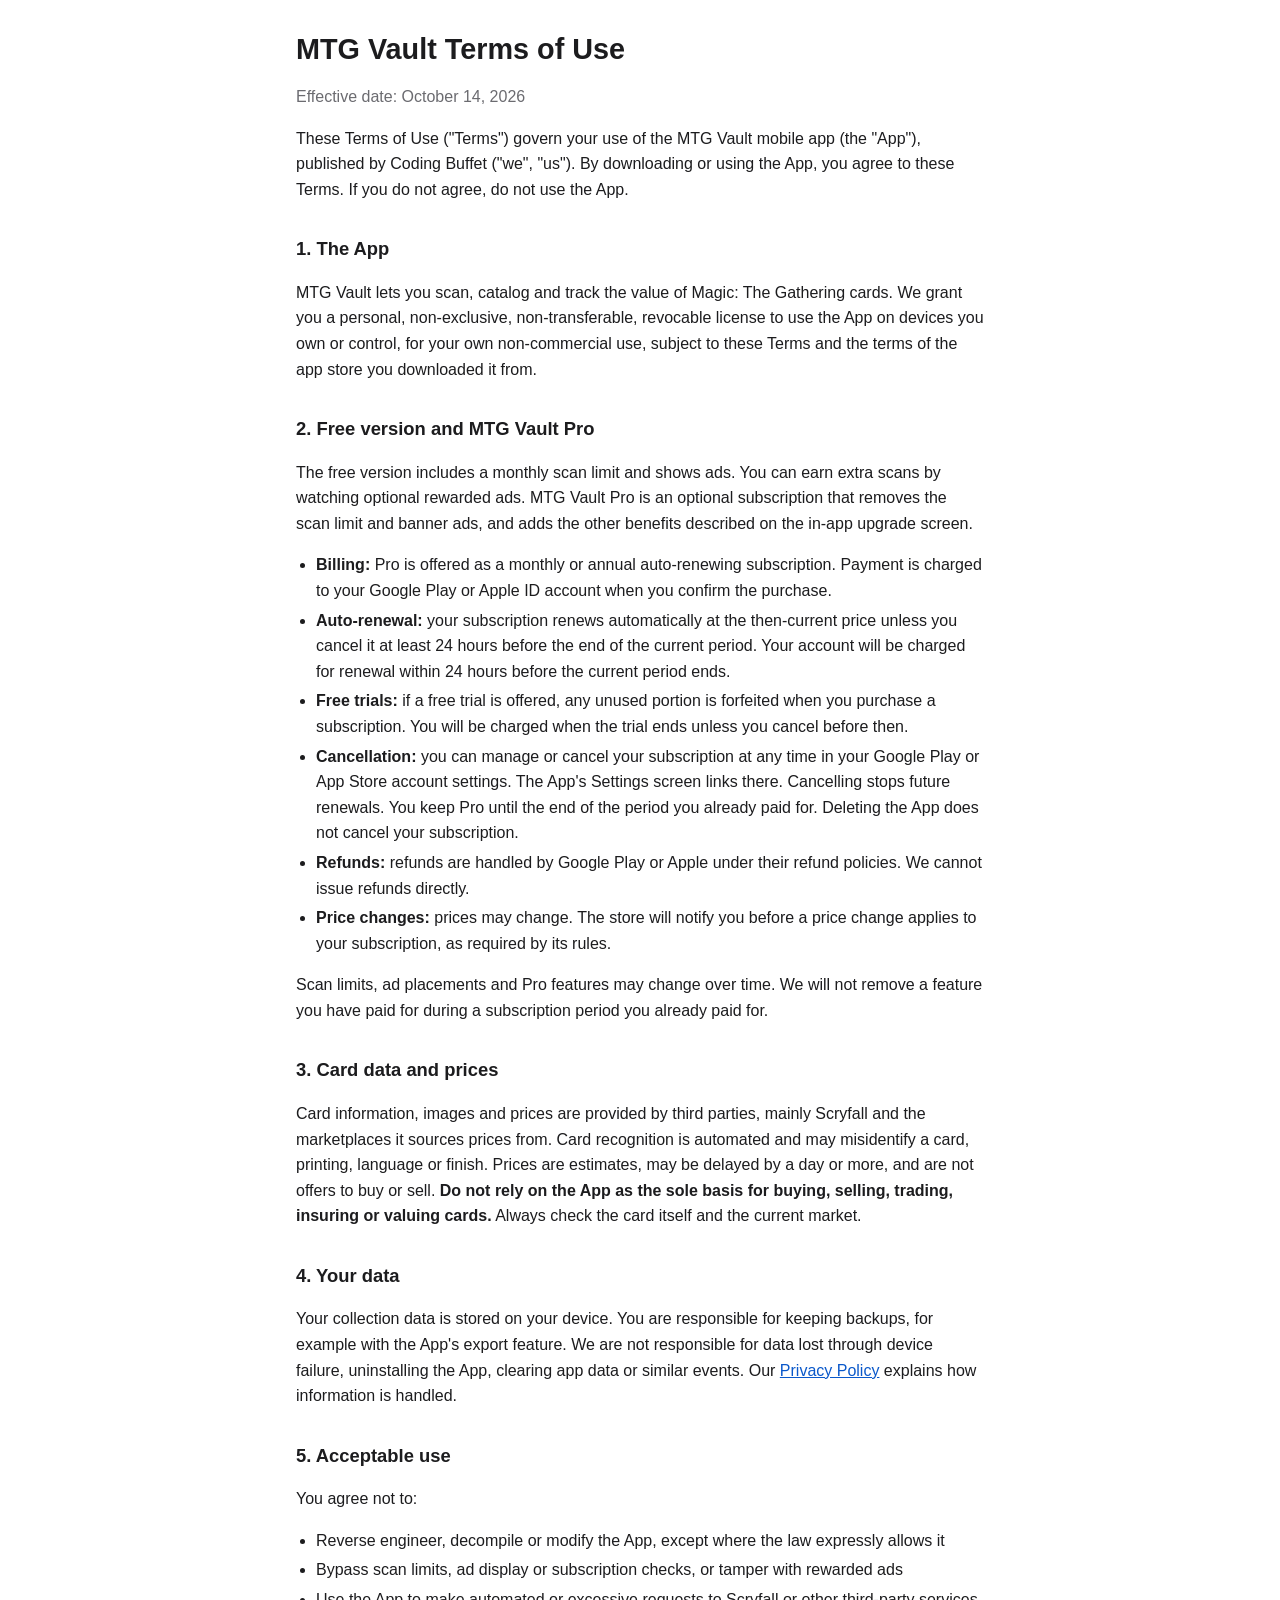
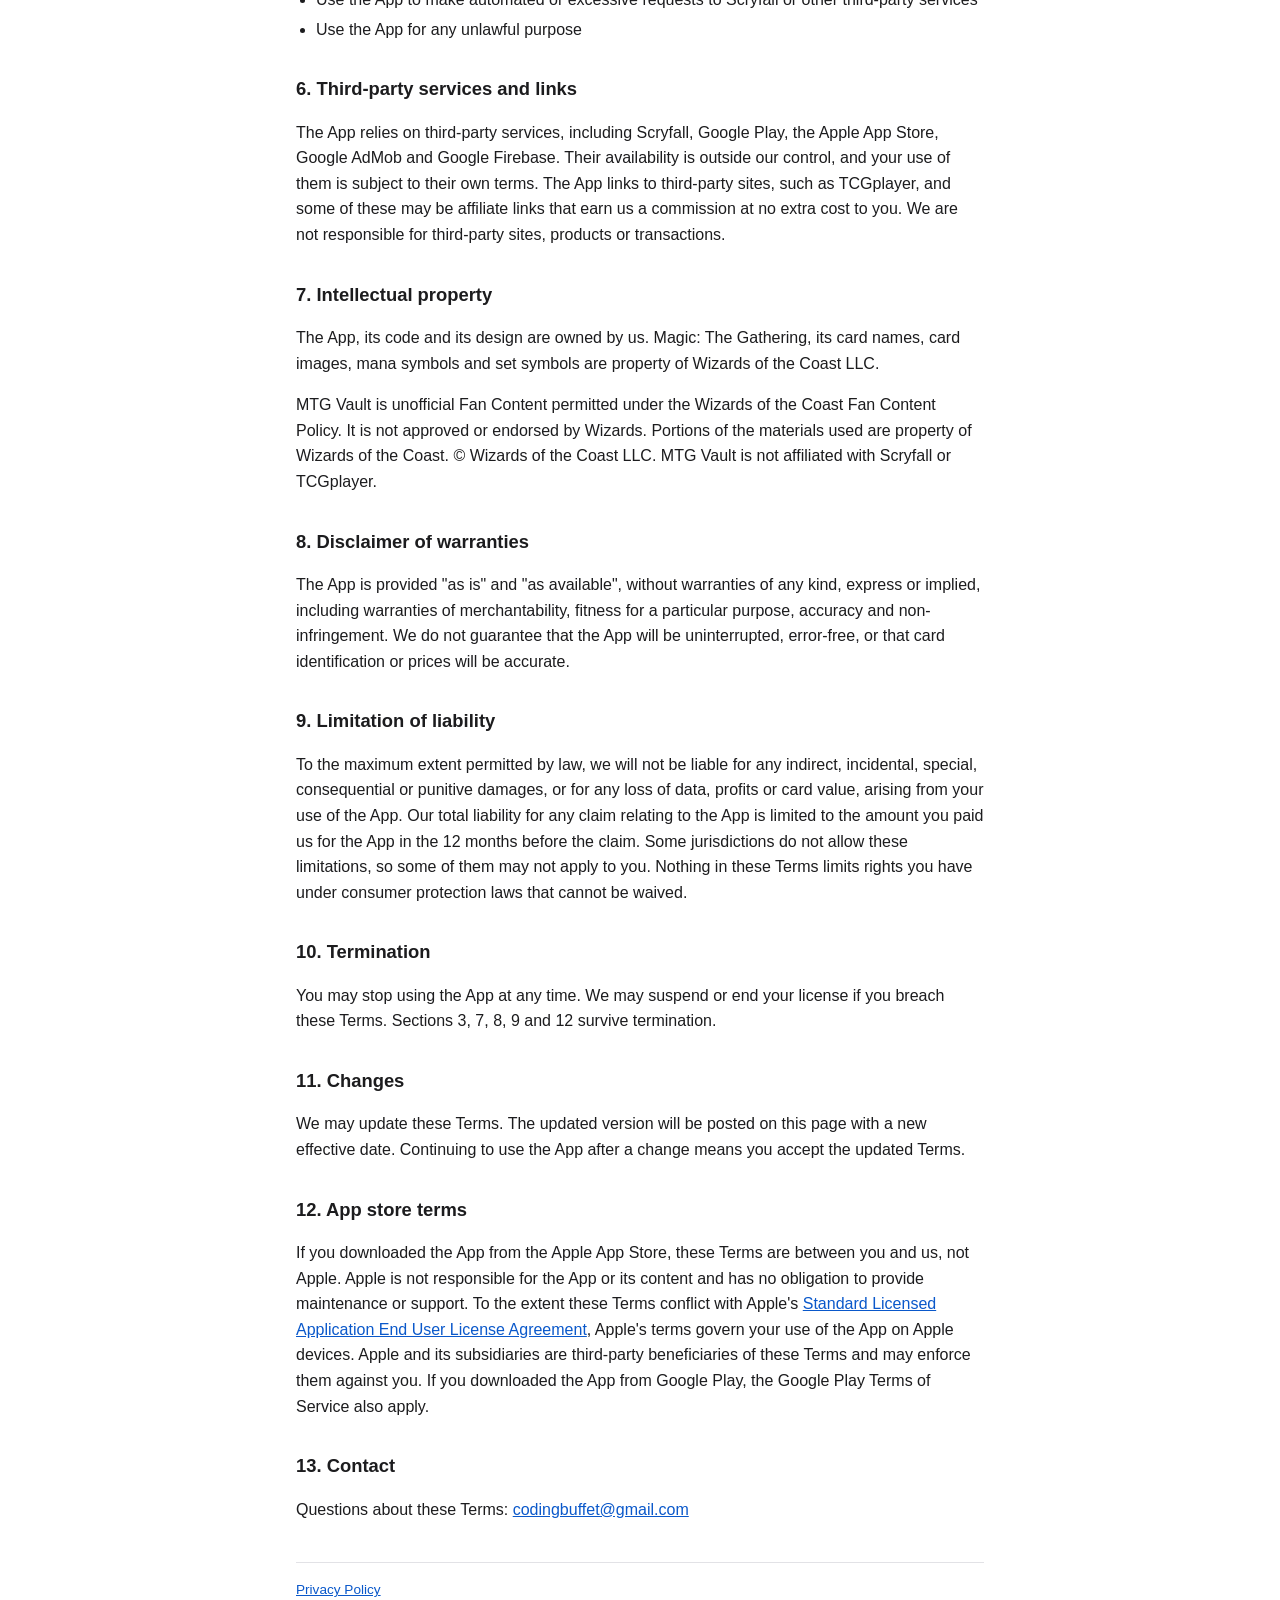
==== terms.html @ 1ac21cef "init commit" ====
<!doctype html>
<html lang="en">
<head>
<meta charset="utf-8">
<meta name="viewport" content="width=device-width, initial-scale=1">
<title>MTG Vault Terms of Use</title>
<link rel="stylesheet" href="style.css">
</head>
<body>
<main>
<h1>MTG Vault Terms of Use</h1>
<p class="meta">Effective date: October 14, 2026</p>

<p>These Terms of Use ("Terms") govern your use of the MTG Vault mobile app (the "App"), published by Coding Buffet ("we", "us"). By downloading or using the App, you agree to these Terms. If you do not agree, do not use the App.</p>

<h2>1. The App</h2>
<p>MTG Vault lets you scan, catalog and track the value of Magic: The Gathering cards. We grant you a personal, non-exclusive, non-transferable, revocable license to use the App on devices you own or control, for your own non-commercial use, subject to these Terms and the terms of the app store you downloaded it from.</p>

<h2>2. Free version and MTG Vault Pro</h2>
<p>The free version includes a monthly scan limit and shows ads. You can earn extra scans by watching optional rewarded ads. MTG Vault Pro is an optional subscription that removes the scan limit and banner ads, and adds the other benefits described on the in-app upgrade screen.</p>
<ul>
  <li><strong>Billing:</strong> Pro is offered as a monthly or annual auto-renewing subscription. Payment is charged to your Google Play or Apple ID account when you confirm the purchase.</li>
  <li><strong>Auto-renewal:</strong> your subscription renews automatically at the then-current price unless you cancel it at least 24 hours before the end of the current period. Your account will be charged for renewal within 24 hours before the current period ends.</li>
  <li><strong>Free trials:</strong> if a free trial is offered, any unused portion is forfeited when you purchase a subscription. You will be charged when the trial ends unless you cancel before then.</li>
  <li><strong>Cancellation:</strong> you can manage or cancel your subscription at any time in your Google Play or App Store account settings. The App's Settings screen links there. Cancelling stops future renewals. You keep Pro until the end of the period you already paid for. Deleting the App does not cancel your subscription.</li>
  <li><strong>Refunds:</strong> refunds are handled by Google Play or Apple under their refund policies. We cannot issue refunds directly.</li>
  <li><strong>Price changes:</strong> prices may change. The store will notify you before a price change applies to your subscription, as required by its rules.</li>
</ul>
<p>Scan limits, ad placements and Pro features may change over time. We will not remove a feature you have paid for during a subscription period you already paid for.</p>

<h2>3. Card data and prices</h2>
<p>Card information, images and prices are provided by third parties, mainly Scryfall and the marketplaces it sources prices from. Card recognition is automated and may misidentify a card, printing, language or finish. Prices are estimates, may be delayed by a day or more, and are not offers to buy or sell. <strong>Do not rely on the App as the sole basis for buying, selling, trading, insuring or valuing cards.</strong> Always check the card itself and the current market.</p>

<h2>4. Your data</h2>
<p>Your collection data is stored on your device. You are responsible for keeping backups, for example with the App's export feature. We are not responsible for data lost through device failure, uninstalling the App, clearing app data or similar events. Our <a href="privacy.html">Privacy Policy</a> explains how information is handled.</p>

<h2>5. Acceptable use</h2>
<p>You agree not to:</p>
<ul>
  <li>Reverse engineer, decompile or modify the App, except where the law expressly allows it</li>
  <li>Bypass scan limits, ad display or subscription checks, or tamper with rewarded ads</li>
  <li>Use the App to make automated or excessive requests to Scryfall or other third-party services</li>
  <li>Use the App for any unlawful purpose</li>
</ul>

<h2>6. Third-party services and links</h2>
<p>The App relies on third-party services, including Scryfall, Google Play, the Apple App Store, Google AdMob and Google Firebase. Their availability is outside our control, and your use of them is subject to their own terms. The App links to third-party sites, such as TCGplayer, and some of these may be affiliate links that earn us a commission at no extra cost to you. We are not responsible for third-party sites, products or transactions.</p>

<h2>7. Intellectual property</h2>
<p>The App, its code and its design are owned by us. Magic: The Gathering, its card names, card images, mana symbols and set symbols are property of Wizards of the Coast LLC.</p>
<p>MTG Vault is unofficial Fan Content permitted under the Wizards of the Coast Fan Content Policy. It is not approved or endorsed by Wizards. Portions of the materials used are property of Wizards of the Coast. &copy; Wizards of the Coast LLC. MTG Vault is not affiliated with Scryfall or TCGplayer.</p>

<h2>8. Disclaimer of warranties</h2>
<p>The App is provided "as is" and "as available", without warranties of any kind, express or implied, including warranties of merchantability, fitness for a particular purpose, accuracy and non-infringement. We do not guarantee that the App will be uninterrupted, error-free, or that card identification or prices will be accurate.</p>

<h2>9. Limitation of liability</h2>
<p>To the maximum extent permitted by law, we will not be liable for any indirect, incidental, special, consequential or punitive damages, or for any loss of data, profits or card value, arising from your use of the App. Our total liability for any claim relating to the App is limited to the amount you paid us for the App in the 12 months before the claim. Some jurisdictions do not allow these limitations, so some of them may not apply to you. Nothing in these Terms limits rights you have under consumer protection laws that cannot be waived.</p>

<h2>10. Termination</h2>
<p>You may stop using the App at any time. We may suspend or end your license if you breach these Terms. Sections 3, 7, 8, 9 and 12 survive termination.</p>

<h2>11. Changes</h2>
<p>We may update these Terms. The updated version will be posted on this page with a new effective date. Continuing to use the App after a change means you accept the updated Terms.</p>

<h2>12. App store terms</h2>
<p>If you downloaded the App from the Apple App Store, these Terms are between you and us, not Apple. Apple is not responsible for the App or its content and has no obligation to provide maintenance or support. To the extent these Terms conflict with Apple's <a href="https://www.apple.com/legal/internet-services/itunes/dev/stdeula/">Standard Licensed Application End User License Agreement</a>, Apple's terms govern your use of the App on Apple devices. Apple and its subsidiaries are third-party beneficiaries of these Terms and may enforce them against you. If you downloaded the App from Google Play, the Google Play Terms of Service also apply.</p>

<h2>13. Contact</h2>
<p>Questions about these Terms: <a href="mailto:codingbuffet@gmail.com">codingbuffet@gmail.com</a></p>

<hr>
<p class="small"><a href="privacy.html">Privacy Policy</a></p>
</main>
</body>
</html>
---- style.css ----
:root {
  --bg: #ffffff;
  --text: #1c1c1e;
  --muted: #6b6b70;
  --link: #0a58ca;
  --rule: #e2e2e6;
}
@media (prefers-color-scheme: dark) {
  :root {
    --bg: #121214;
    --text: #e8e8ea;
    --muted: #9a9aa0;
    --link: #7fb0ff;
    --rule: #2c2c30;
  }
}
* { box-sizing: border-box; }
body {
  margin: 0;
  background: var(--bg);
  color: var(--text);
  font: 16px/1.6 -apple-system, BlinkMacSystemFont, "Segoe UI", Roboto, sans-serif;
}
main { max-width: 720px; margin: 0 auto; padding: 32px 16px 64px; }
h1 { font-size: 1.8rem; line-height: 1.25; margin: 0 0 4px; }
h2 { font-size: 1.15rem; margin: 32px 0 8px; }
.meta, .small { color: var(--muted); }
.small { font-size: 0.85rem; }
a { color: var(--link); }
ul { padding-left: 1.25rem; }
li { margin: 4px 0; }
hr { border: 0; border-top: 1px solid var(--rule); margin: 40px 0 16px; }
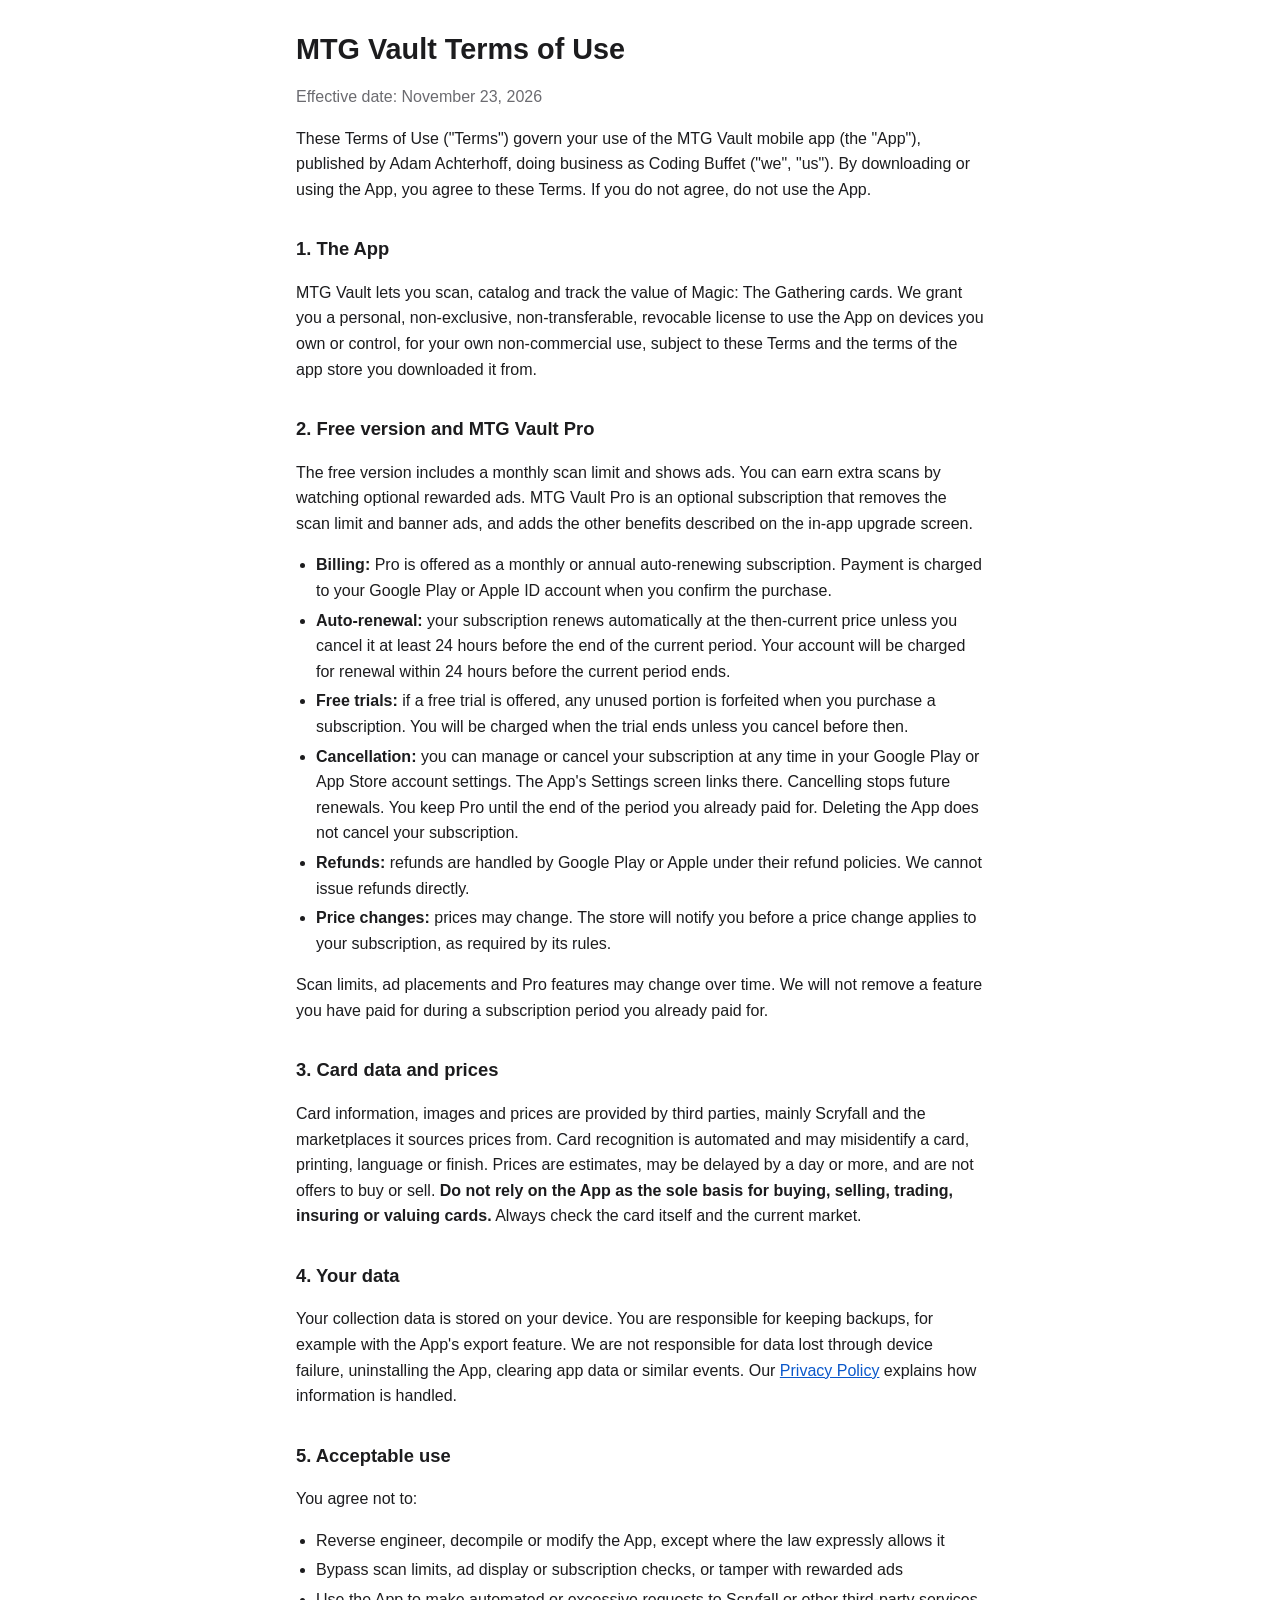
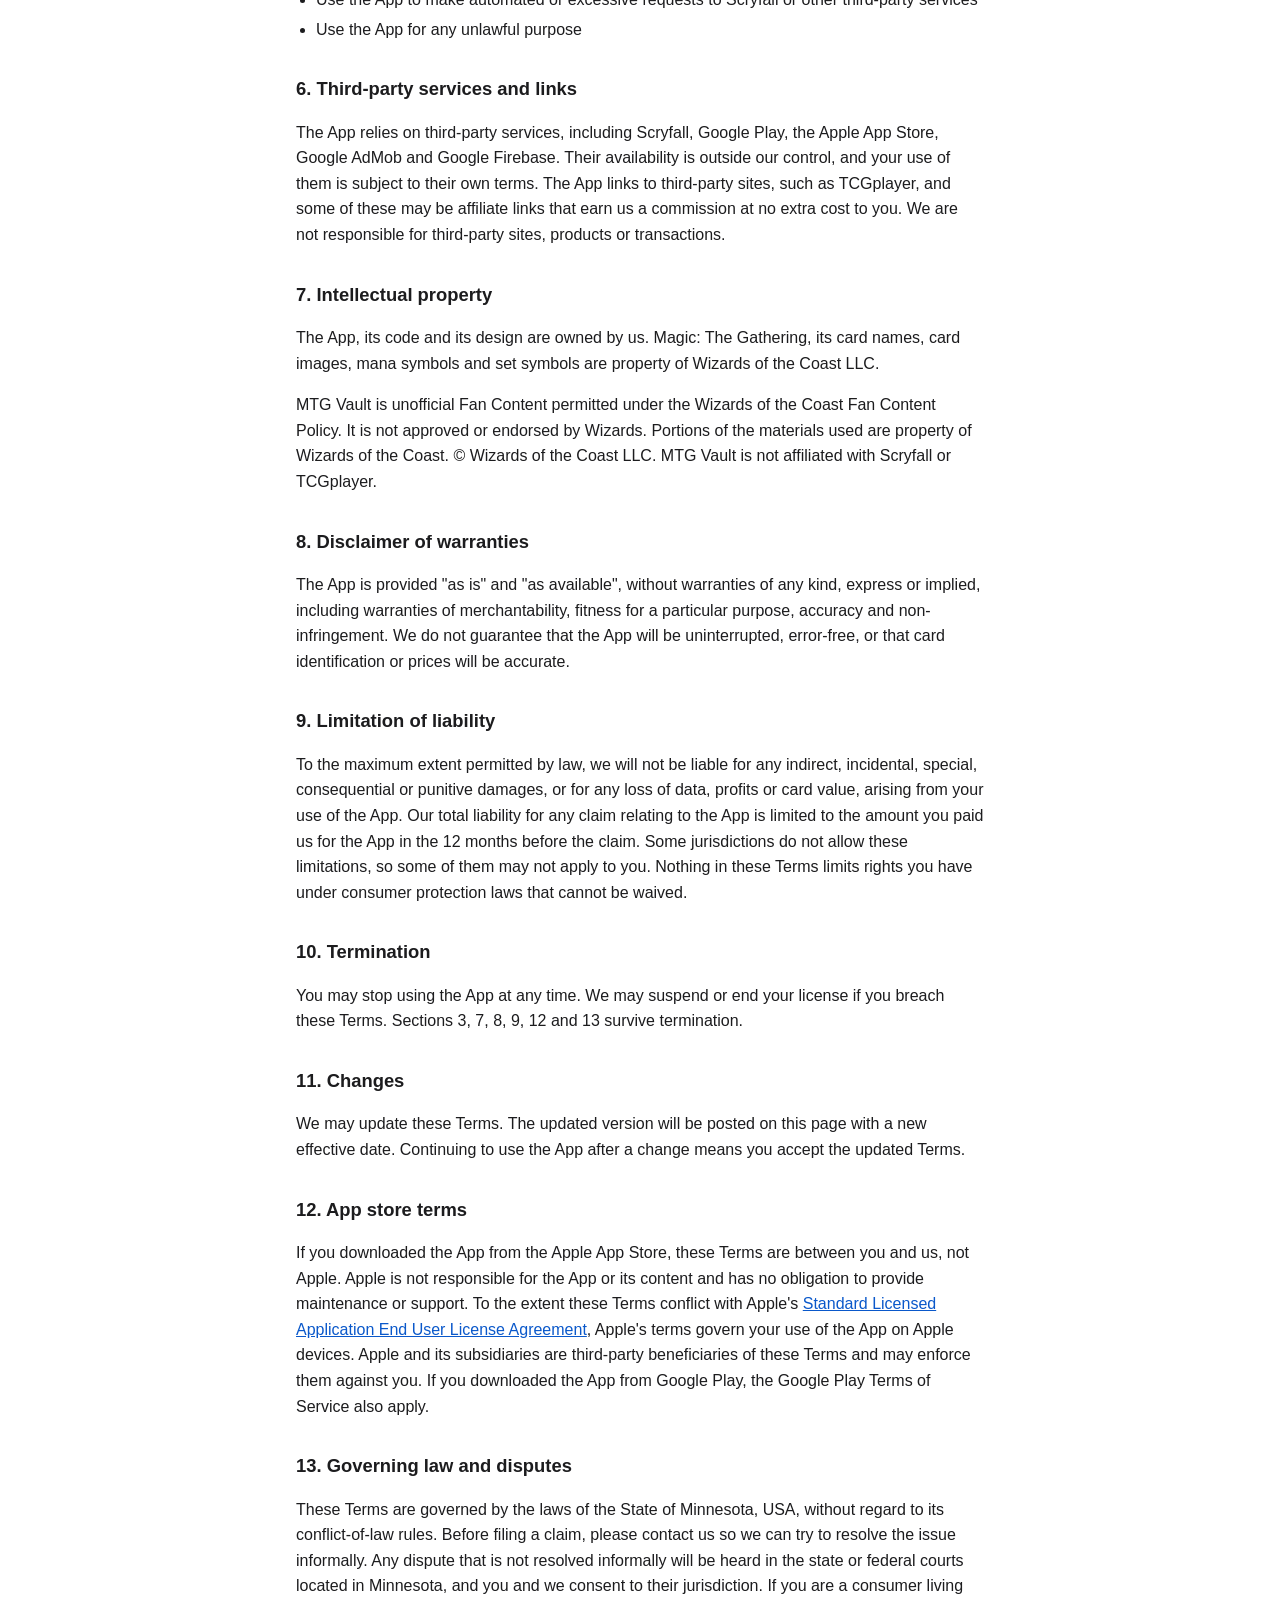
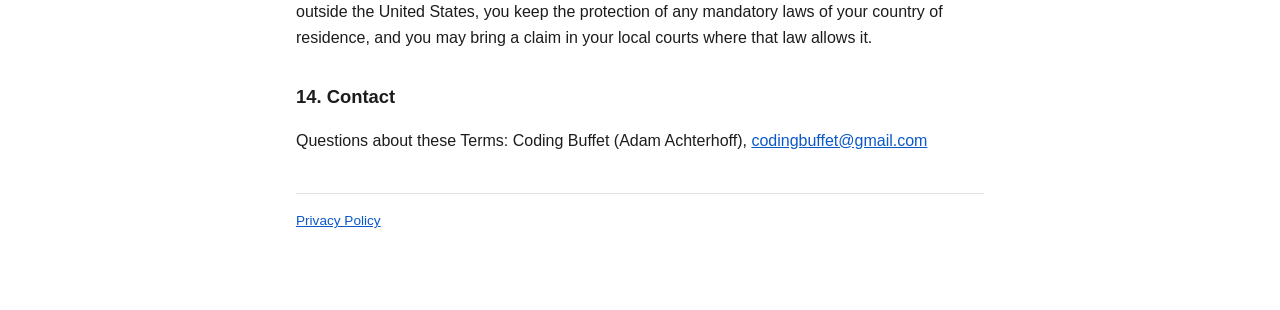
==== commit 94089134: "update privacy / terms with my name and other legal terms" ====
--- a/terms.html
+++ b/terms.html
@@ -9,9 +9,9 @@
 <body>
 <main>
 <h1>MTG Vault Terms of Use</h1>
-<p class="meta">Effective date: October 14, 2026</p>
+<p class="meta">Effective date: November 23, 2026</p>
 
-<p>These Terms of Use ("Terms") govern your use of the MTG Vault mobile app (the "App"), published by Coding Buffet ("we", "us"). By downloading or using the App, you agree to these Terms. If you do not agree, do not use the App.</p>
+<p>These Terms of Use ("Terms") govern your use of the MTG Vault mobile app (the "App"), published by Adam Achterhoff, doing business as Coding Buffet ("we", "us"). By downloading or using the App, you agree to these Terms. If you do not agree, do not use the App.</p>
 
 <h2>1. The App</h2>
 <p>MTG Vault lets you scan, catalog and track the value of Magic: The Gathering cards. We grant you a personal, non-exclusive, non-transferable, revocable license to use the App on devices you own or control, for your own non-commercial use, subject to these Terms and the terms of the app store you downloaded it from.</p>
@@ -57,7 +57,7 @@
 <p>To the maximum extent permitted by law, we will not be liable for any indirect, incidental, special, consequential or punitive damages, or for any loss of data, profits or card value, arising from your use of the App. Our total liability for any claim relating to the App is limited to the amount you paid us for the App in the 12 months before the claim. Some jurisdictions do not allow these limitations, so some of them may not apply to you. Nothing in these Terms limits rights you have under consumer protection laws that cannot be waived.</p>
 
 <h2>10. Termination</h2>
-<p>You may stop using the App at any time. We may suspend or end your license if you breach these Terms. Sections 3, 7, 8, 9 and 12 survive termination.</p>
+<p>You may stop using the App at any time. We may suspend or end your license if you breach these Terms. Sections 3, 7, 8, 9, 12 and 13 survive termination.</p>
 
 <h2>11. Changes</h2>
 <p>We may update these Terms. The updated version will be posted on this page with a new effective date. Continuing to use the App after a change means you accept the updated Terms.</p>
@@ -65,8 +65,11 @@
 <h2>12. App store terms</h2>
 <p>If you downloaded the App from the Apple App Store, these Terms are between you and us, not Apple. Apple is not responsible for the App or its content and has no obligation to provide maintenance or support. To the extent these Terms conflict with Apple's <a href="https://www.apple.com/legal/internet-services/itunes/dev/stdeula/">Standard Licensed Application End User License Agreement</a>, Apple's terms govern your use of the App on Apple devices. Apple and its subsidiaries are third-party beneficiaries of these Terms and may enforce them against you. If you downloaded the App from Google Play, the Google Play Terms of Service also apply.</p>
 
-<h2>13. Contact</h2>
-<p>Questions about these Terms: <a href="mailto:codingbuffet@gmail.com">codingbuffet@gmail.com</a></p>
+<h2>13. Governing law and disputes</h2>
+<p>These Terms are governed by the laws of the State of Minnesota, USA, without regard to its conflict-of-law rules. Before filing a claim, please contact us so we can try to resolve the issue informally. Any dispute that is not resolved informally will be heard in the state or federal courts located in Minnesota, and you and we consent to their jurisdiction. If you are a consumer living outside the United States, you keep the protection of any mandatory laws of your country of residence, and you may bring a claim in your local courts where that law allows it.</p>
+
+<h2>14. Contact</h2>
+<p>Questions about these Terms: Coding Buffet (Adam Achterhoff), <a href="mailto:codingbuffet@gmail.com">codingbuffet@gmail.com</a></p>
 
 <hr>
 <p class="small"><a href="privacy.html">Privacy Policy</a></p>
